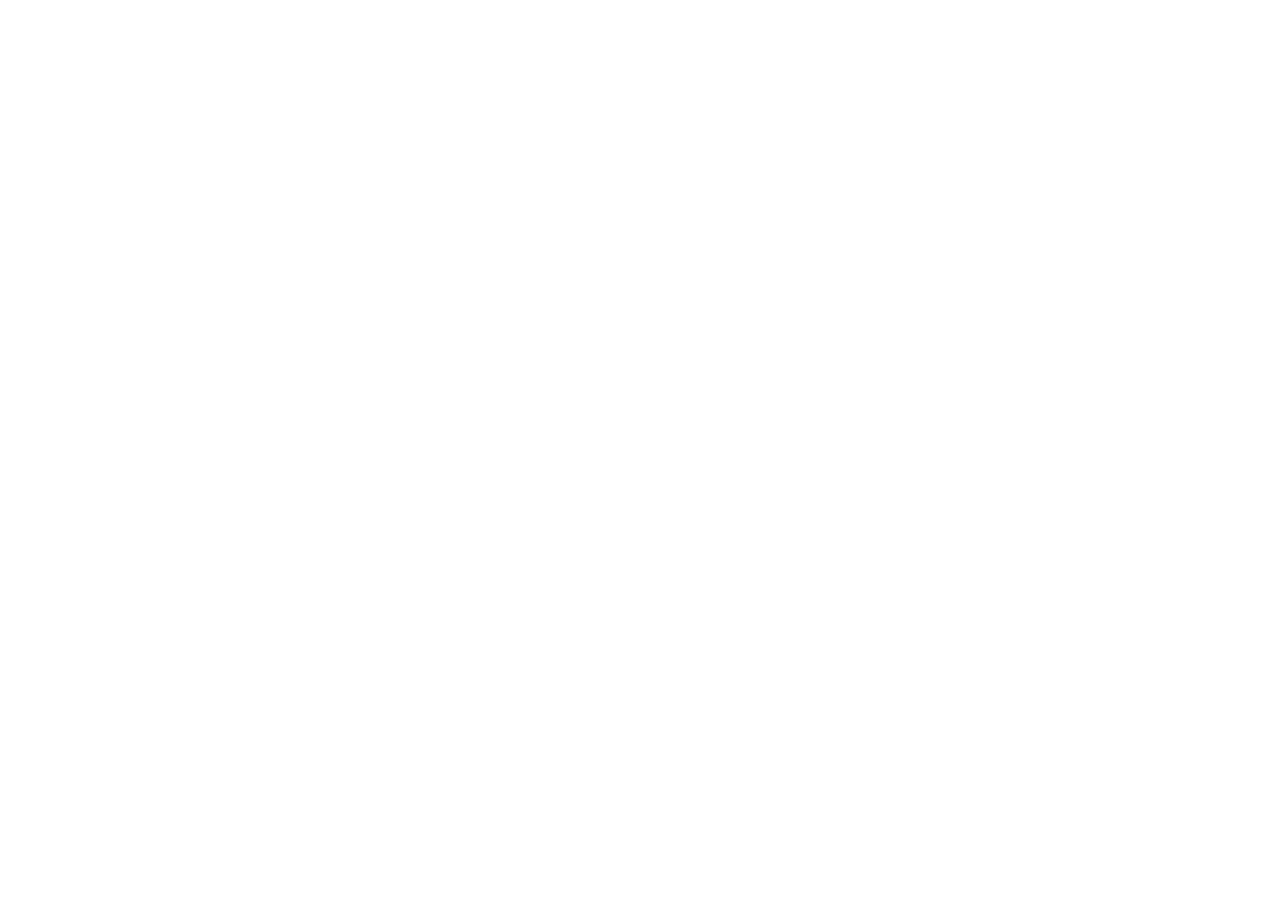
==== index.html @ c038ae46 "remove link" ====
<!DOCTYPE html>
<head>
  <meta charset="utf-8">
  <script src="https://d3js.org/d3.v4.min.js"></script>
  <style>
  body { margin:0;position:fixed;top:0;right:0;bottom:0;left:0; }

.line {
      fill: none;
      stroke: gray;
      stroke-width: 2px;
}

.axislabel {
    font: 12px sans-serif;
}

div.tooltip {
  position: absolute;
  text-align: center;
  width: 60px;
  height: 60px;
  padding: 2px;
  font: 12px sans-serif;
  background: lightsteelblue;
  border: 0px;
  border-radius: 8px;
  /*pointer-events: none;*/
}


  </style>
</head>

<body>

  <script>
    // set the dimensions and margins of the graph
    var margin = {top: 20, right: 20, bottom: 120, left: 70},
    width = 1300 - margin.left - margin.right,
    height = 500 - margin.top - margin.bottom;

    // parse the date / time
    var parseTime = d3.timeParse("%Y-%m-%d");

    //format date data
    var formatTime = d3.timeFormat("%b %d %Y");

// set the ranges
var x = d3.scaleTime().range([0, width]);
var y = d3.scaleLinear().range([height, 0]);

// define the line
var valueline = d3.line()
.x(function(d) { return x(d.latest_major_action_date); })
.y(function(d) { return y(d.cosponsors); });

//set color
var color = d3.scaleOrdinal(d3.schemeCategory10);

// append the svg obgect to the body of the page
// appends a 'group' element to 'svg'
// moves the 'group' element to the top left margin
var svg = d3.select("body").append("svg")
.attr("width", width + margin.left + margin.right)
.attr("height", height + margin.top + margin.bottom)
.append("g")
.attr("transform", "translate(" + margin.left + "," + margin.top + ")");

// Get the data
d3.json("allData.json", function(error, data) {
    if (error) throw error;

    //loop through bills
    data.forEach (function(d) {
      // result.innerText = result.innerText + d.latest_major_action_date + "\n"+ d.cosponsors + "\n";
      //get relevant data points
      //parse into appropriate data formats
      d.introduced_date = parseTime(d.introduced_date);
      d.latest_major_action_date = parseTime(d.latest_major_action_date);
      d.cosponsors = +d.cosponsors;
      d.sponsor_party = d.sponsor_party;
  });

        // Scale the range of the data
        x.domain(d3.extent(data, function(d) { return d.latest_major_action_date; }));
        y.domain([0, d3.max(data, function(d) { return d.cosponsors; })]);



  //test print
  console.log(data[0].cosponsors);

  // Add the valueline path.
  svg.append("path")
      .data([data])
      .attr("class", "line")
      .attr("d", valueline);


var div = d3.select("body").append("div")
    .attr("class", "tooltip")
    .style("opacity", 0);

// Add the scatterplot
  svg.selectAll("dot")
      .data(data)
      .enter().append("circle")
      .attr("r", 5)
      .attr("cx", function(d) { return x(d.latest_major_action_date); })
      .attr("cy", function(d) { return y(d.cosponsors); })
      //change color of dot
      .style("fill", function(d) {
        if(d.sponsor_party == "D") {return "darkblue";}
        else {return "darkred";}
       })
      .on("mouseover", function(d) {
       div.transition()
         .duration(200)
         .style("opacity", .9);
        //content of tooltip
       div.html(formatTime(d.latest_major_action_date) + "<br/>" + d.sponsor_party + " " + d.cosponsors + "<br/><a href=\"" + d.govtrack_url + "\" target=\"_blank\">Link</a>")
         .style("left", (d3.event.pageX) + "px")
         .style("top", (d3.event.pageY - 28) + "px");
       });

  // Add the X Axis
  svg.append("g")
      .attr("class", "axis")
      .attr("transform", "translate(0," + height + ")")
      .call(d3.axisBottom(x)
              .ticks(d3.timeMonth.every(3))
              .tickFormat(d3.timeFormat("%b %Y")))
      .selectAll("text")
        .style("text-anchor", "end")
        .attr("dx", "-.8em")
        .attr("dy", ".15em")
        .attr("transform", "rotate(-65)");

// text label for the x axis
  svg.append("text")
      .attr("class", "axislabel")
      .attr("x", width / 2 )
      .attr("y",  height + margin.top + 70)
      .style("text-anchor", "middle")
      .text("Latest Major Action Date");

  // Add the Y Axis
  svg.append("g")
  .call(d3.axisLeft(y));

// text label for the y axis
svg.append("text")
      .attr("class", "axislabel")
      .attr("transform", "rotate(-90)")
      .attr("y", 0 - margin.left)
      .attr("x",0 - (height / 2))
      .attr("dy", "1em")
      .style("text-anchor", "middle")
      .text("Co-Sponsors");
})
</script>

</body>
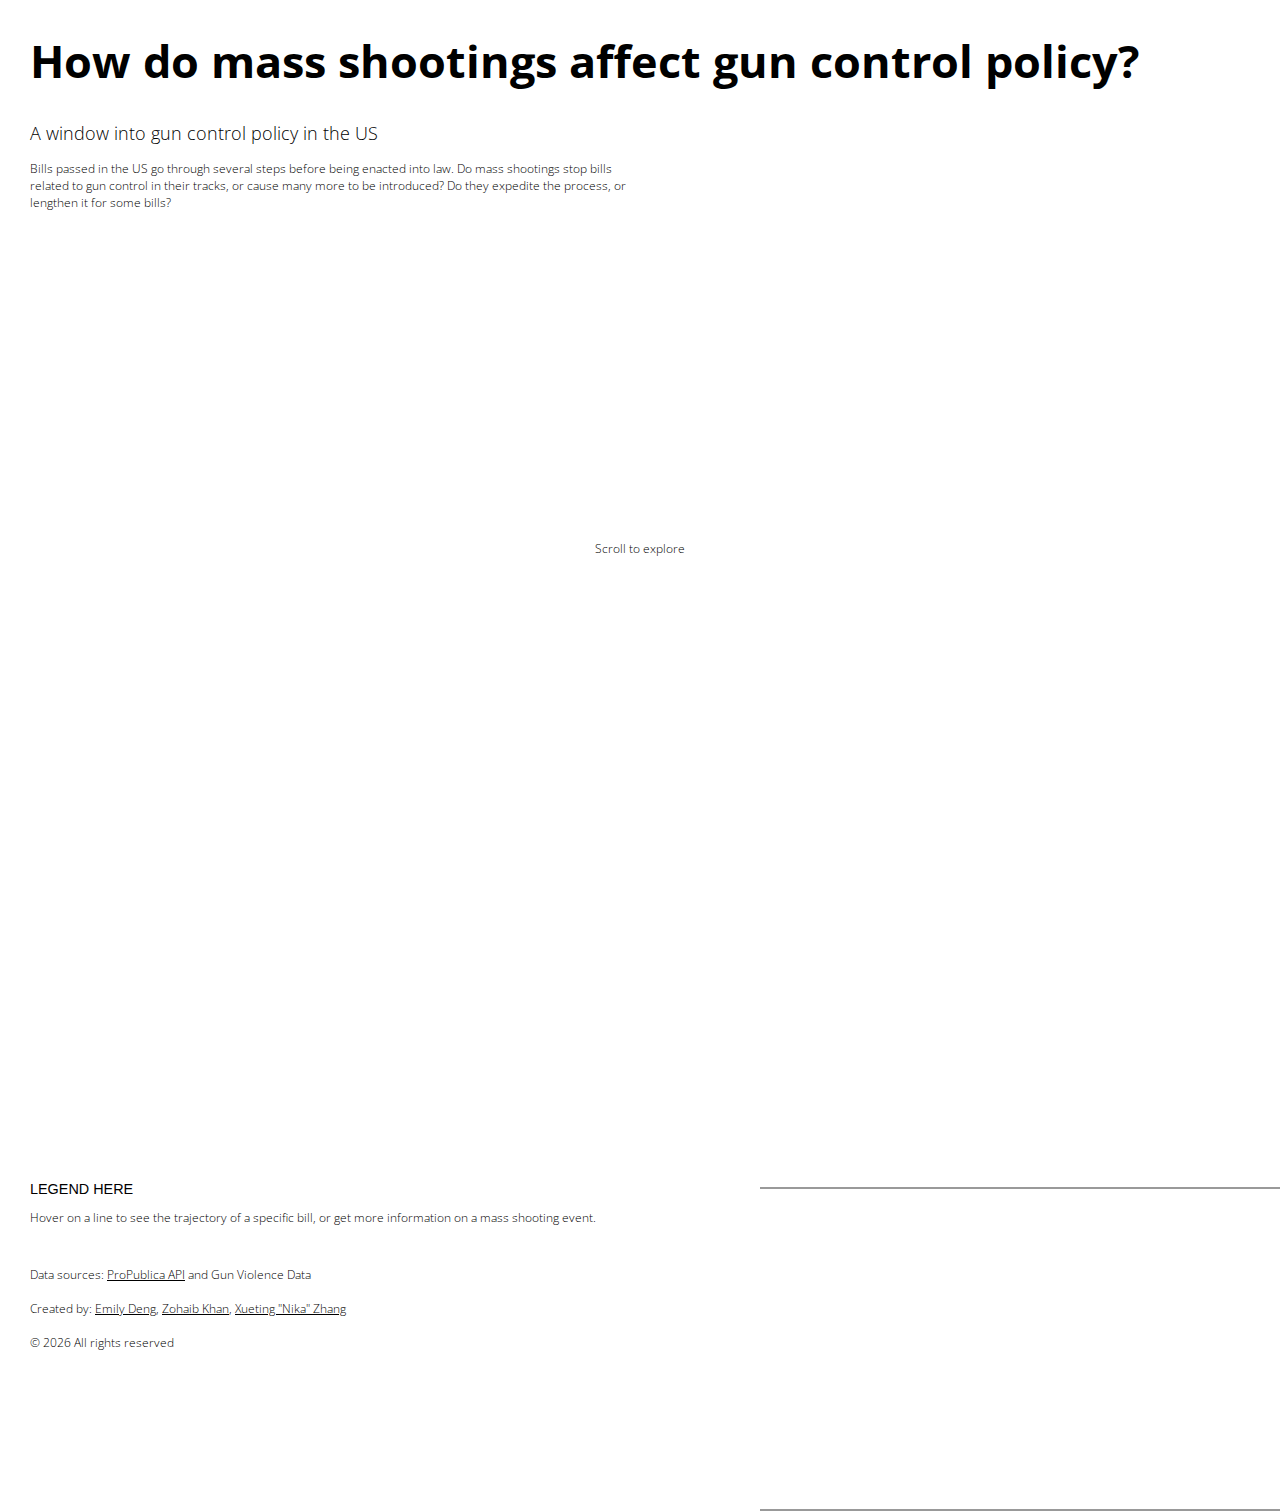
==== commit 372c116b: "Fixed left and right arrow buttons, moved description box to the right, small tooltip tweaks, added " ====
--- a/index.html
+++ b/index.html
@@ -1,164 +1,92 @@
 <!DOCTYPE html>
+
+<html lang="en">
+
 <head>
-  <meta charset="utf-8">
-  <script src="https://d3js.org/d3.v4.min.js"></script>
-  <style>
-  body { margin:0;position:fixed;top:0;right:0;bottom:0;left:0; }
+    <meta charset="utf-8">
+    <title>Gun Control Policy</title>
+    <link rel="stylesheet" href="style.css">
 
-.line {
-      fill: none;
-      stroke: gray;
-      stroke-width: 2px;
-}
-
-.axislabel {
-    font: 12px sans-serif;
-}
-
-div.tooltip {
-  position: absolute;
-  text-align: center;
-  width: 60px;
-  height: 60px;
-  padding: 2px;
-  font: 12px sans-serif;
-  background: lightsteelblue;
-  border: 0px;
-  border-radius: 8px;
-  /*pointer-events: none;*/
-}
-
-
-  </style>
+    <!-- Fonts -->
+    <link href="https://fonts.googleapis.com/css?family=Open+Sans:300,300i,400,400i,600,600i,700,700i,800,800i" rel="stylesheet">
+    <link rel="stylesheet" href="https://use.fontawesome.com/releases/v5.0.10/css/all.css" integrity="sha384-+d0P83n9kaQMCwj8F4RJB66tzIwOKmrdb46+porD/OvrJ+37WqIM7UoBtwHO6Nlg" crossorigin="anonymous">
 </head>
 
 <body>
 
-  <script>
-    // set the dimensions and margins of the graph
-    var margin = {top: 20, right: 20, bottom: 120, left: 70},
-    width = 1300 - margin.left - margin.right,
-    height = 500 - margin.top - margin.bottom;
+    <div id="container">
+      <h1>How do mass shootings affect gun control policy?</h1>
 
-    // parse the date / time
-    var parseTime = d3.timeParse("%Y-%m-%d");
+      <div id="subtitle">
+        <h2>A window into gun control policy in the US</h2>
+        <p> Bills passed in the US go through several steps before being enacted into law. Do mass shootings stop bills related to gun control in their tracks, or cause many more to be introduced? Do they expedite the process, or lengthen it for some bills?
 
-    //format date data
-    var formatTime = d3.timeFormat("%b %d %Y");
+        </p>
+      </div>
 
-// set the ranges
-var x = d3.scaleTime().range([0, width]);
-var y = d3.scaleLinear().range([height, 0]);
+      <div id="arrow">
+        <a href = "#graph" id="a-scroll"><p>Scroll to explore</p>
+        <i class="fas fa-chevron-down fa-5x"></i></a>
+      </div>
 
-// define the line
-var valueline = d3.line()
-.x(function(d) { return x(d.latest_major_action_date); })
-.y(function(d) { return y(d.cosponsors); });
+  </div>
 
-//set color
-var color = d3.scaleOrdinal(d3.schemeCategory10);
+  <section id="graph">
+    <div class="outerwrapper">
 
-// append the svg obgect to the body of the page
-// appends a 'group' element to 'svg'
-// moves the 'group' element to the top left margin
-var svg = d3.select("body").append("svg")
-.attr("width", width + margin.left + margin.right)
-.attr("height", height + margin.top + margin.bottom)
-.append("g")
-.attr("transform", "translate(" + margin.left + "," + margin.top + ")");
+        <div class="timeline">
+            <div class="timeline-header">
+                <h2>
+                    <span class="timeline-heading"></span>
+                </h2>
+                <p class="timeline-standfirst"></p>
+            </div>
+            <div class="tooltip">
+                <p></p>
+            </div>
+        </div>
+        <!-- timeline -->
 
-// Get the data
-d3.json("allData.json", function(error, data) {
-    if (error) throw error;
+        <div class="info-box">
+            <div class="panel"></div>
+        </div>
 
-    //loop through bills
-    data.forEach (function(d) {
-      // result.innerText = result.innerText + d.latest_major_action_date + "\n"+ d.cosponsors + "\n";
-      //get relevant data points
-      //parse into appropriate data formats
-      d.introduced_date = parseTime(d.introduced_date);
-      d.latest_major_action_date = parseTime(d.latest_major_action_date);
-      d.cosponsors = +d.cosponsors;
-      d.sponsor_party = d.sponsor_party;
-  });
+    </div>
+    <!-- outerwrapper -->
+    </section>
 
-        // Scale the range of the data
-        x.domain(d3.extent(data, function(d) { return d.latest_major_action_date; }));
-        y.domain([0, d3.max(data, function(d) { return d.cosponsors; })]);
+<!--
+  <div id ="graph-container">
+    <svg></svg>
+  </div>
+ -->
 
 
 
-  //test print
-  console.log(data[0].cosponsors);
+<section id="bottom">
+  <div id="container">
+    LEGEND HERE
+    <!-- <h2>How are incidents of gun violence, protest numbers, and bills passed in Congress related?</h2> -->
+    <p id="explanation-text">
+       Hover on a line to see the trajectory of a specific bill, or get more information on a mass shooting event.
+    </p>
+    <br>
+    <p>Data sources: <a href="https://projects.propublica.org/api-docs/congress-api/bills/" target="_blank">ProPublica API</a> and Gun Violence Data
+    <br> <br>
+    Created by: <a href="https://emilywdeng.com" target="_blank">Emily Deng</a>, <a href="zohaibkhan.me" target="_blank">Zohaib Khan</a>, <a href="https://xzhang395.github.io/portfolio/" target="_blank">Xueting "Nika" Zhang</a>
+    <br> <br>
+    &copy; <script>document.write(new Date().getFullYear());</script> All rights reserved</p>
+  </div>
+</section>
 
-  // Add the valueline path.
-  svg.append("path")
-      .data([data])
-      .attr("class", "line")
-      .attr("d", valueline);
+<!-- JS Scripts-->
+    <script src="https://code.jquery.com/jquery-3.3.1.min.js" integrity="sha256-FgpCb/KJQlLNfOu91ta32o/NMZxltwRo8QtmkMRdAu8="
+        crossorigin="anonymous"></script>
+    <script src="https://d3js.org/d3.v4.js"></script>
+    <script src="script.js"></script>
+    <!-- jQuery -->
+  <script src="https://ajax.googleapis.com/ajax/libs/jquery/3.3.1/jquery.min.js"> </script>
 
+</body>
 
-var div = d3.select("body").append("div")
-    .attr("class", "tooltip")
-    .style("opacity", 0);
-
-// Add the scatterplot
-  svg.selectAll("dot")
-      .data(data)
-      .enter().append("circle")
-      .attr("r", 5)
-      .attr("cx", function(d) { return x(d.latest_major_action_date); })
-      .attr("cy", function(d) { return y(d.cosponsors); })
-      //change color of dot
-      .style("fill", function(d) {
-        if(d.sponsor_party == "D") {return "darkblue";}
-        else {return "darkred";}
-       })
-      .on("mouseover", function(d) {
-       div.transition()
-         .duration(200)
-         .style("opacity", .9);
-        //content of tooltip
-       div.html(formatTime(d.latest_major_action_date) + "<br/>" + d.sponsor_party + " " + d.cosponsors + "<br/><a href=\"" + d.govtrack_url + "\" target=\"_blank\">Link</a>")
-         .style("left", (d3.event.pageX) + "px")
-         .style("top", (d3.event.pageY - 28) + "px");
-       });
-
-  // Add the X Axis
-  svg.append("g")
-      .attr("class", "axis")
-      .attr("transform", "translate(0," + height + ")")
-      .call(d3.axisBottom(x)
-              .ticks(d3.timeMonth.every(3))
-              .tickFormat(d3.timeFormat("%b %Y")))
-      .selectAll("text")
-        .style("text-anchor", "end")
-        .attr("dx", "-.8em")
-        .attr("dy", ".15em")
-        .attr("transform", "rotate(-65)");
-
-// text label for the x axis
-  svg.append("text")
-      .attr("class", "axislabel")
-      .attr("x", width / 2 )
-      .attr("y",  height + margin.top + 70)
-      .style("text-anchor", "middle")
-      .text("Latest Major Action Date");
-
-  // Add the Y Axis
-  svg.append("g")
-  .call(d3.axisLeft(y));
-
-// text label for the y axis
-svg.append("text")
-      .attr("class", "axislabel")
-      .attr("transform", "rotate(-90)")
-      .attr("y", 0 - margin.left)
-      .attr("x",0 - (height / 2))
-      .attr("dy", "1em")
-      .style("text-anchor", "middle")
-      .text("Co-Sponsors");
-})
-</script>
-
-</body>+</html>
--- a/style.css
+++ b/style.css
@@ -0,0 +1,273 @@
+body {
+    color: #000000;
+    font-family: Verdana,arial,Helvetica,sans-serif;
+    font-size: 90%;
+    margin:10px;
+    top:0;
+    right:0;
+    bottom:0;
+    left:0;
+    background-color: white;
+    overflow: auto;
+}
+
+.outerwrapper {
+	/*display: none;*/
+	width: 630px;
+	position: relative;
+}
+
+.outerwrapper .visually-hidden {
+	width:1px;
+	height:1px;
+	position: absolute !important;
+	clip: rect(1px 1px 1px 1px); /* IE6, IE7 */
+	clip: rect(1px, 1px, 1px, 1px);
+}
+
+
+.outerwrapper .timeline {
+	width: 630px;
+	height: 260px;
+}
+
+.outerwrapper .timeline-header {
+	position: absolute;
+	top: -4px;
+	left: 120px;
+	width: 500px;
+	height: 110px;
+	z-index: 10;
+}
+
+.outerwrapper .timeline-header h2 {
+	font-size: 1.3em;
+	margin: 0 0 1em 0;
+	color: #666;
+}
+
+.outerwrapper .timeline-header h3 {
+	margin: 0 0 0.5em 0;
+	color: #999;
+}
+
+
+.outerwrapper .info-box {
+	position: relative;
+	top: 350px;
+  left: 750px;
+	width: 630px;
+	height: 320px;
+	opacity: 1;
+	border-top: 2px solid #999999;
+	border-bottom: 2px solid #999999;
+	z-index: 10;
+	background: white;
+	overflow: hidden;
+}
+
+.outerwrapper div[class^='event'] {
+	position: relative;
+	float: left;
+	width: 630px;
+	padding: 10px 0;
+
+}
+
+
+.outerwrapper .info-box div[class^='event'] h3 {
+	margin: 0 0 1em 5px;
+	color: #666;
+}
+
+.outerwrapper .info-box div[class^='event'] h4 {
+	margin: 0 0 0 5px;
+	color: #999;
+	font-style: italic;
+}
+
+.outerwrapper .info-box div[class^='event'] p {
+	margin: 0 0 0 5px;
+}
+
+.outerwrapper .info-box div[class^='event'] img {
+	float: right;
+	margin: 0 5px 0 10px;
+	max-width: 300px;
+}
+
+.outerwrapper .info-box div[class^='event'] a:before {
+	content:url(http://www.nature.com/polopoly_fs/7.7008.1350920391!/image/link.jpg);
+}
+
+.outerwrapper .info-box div[class^='event'] .credit {
+	margin: 0.8em 0 0 0;
+}
+
+.outerwrapper .info-box div[class^='event'] .credit a:before {
+	content:none;
+}
+
+.outerwrapper .tooltip
+{
+	display:none;
+	position: absolute;
+	top: 110px;
+	width: 135px;
+	z-index: 999;
+	margin-left: -75px;
+	padding: 10px;
+	background-color: #5E5E5E;
+	text-align:center;
+	opacity: 0;
+	-webkit-transition: opacity 0.3s ease;
+	-moz-transition: opacity 0.3s ease;
+	-o-transition: opacity 0.3s ease;
+	-ms-transition: opacity 0.3s ease;
+	transition: opacity 0.3s ease;
+}
+
+.outerwrapper .tooltip:after
+{
+	content: "";
+	position:absolute;
+	z-index: 1000;
+	bottom: -8px;
+	left: 50%;
+	margin-left: -12px;
+	border-top: 10px solid #5E5E5E;
+	border-left: 10px solid transparent;
+	border-right: 10px solid transparent;
+	border-bottom: 0;
+}
+
+.outerwrapper .tooltip p {
+	margin: 0;
+	color: #FFF;
+}
+
+/* SVG
+----------------------------------*/
+
+.outerwrapper svg text {
+	font: 13px sans-serif;
+}
+
+.outerwrapper svg .axis text, .outerwrapper svg .year-axis text {
+	font: 11px sans-serif;
+}
+
+.outerwrapper svg .axis path, .outerwrapper svg .year-axis path {
+	fill: none;
+	stroke: none;
+}
+
+.outerwrapper svg .axis line {
+	fill: none;
+	stroke: #999999;
+	shape-rendering: crispEdges;
+}
+
+.outerwrapper svg .year-axis line {
+	stroke: none;
+}
+
+.line {
+	fill: none;
+	stroke: lightgrey;
+	stroke-width: 2px;
+  }
+
+.outerwrapper svg .locations {
+	fill: #ffd4d4;
+	cursor: pointer;
+	-webkit-transition: all 0.2s ease;
+	-moz-transition: all 0.2s ease;
+	-o-transition: all 0.2s ease;
+	-ms-transition: all 0.2s ease;
+	transition: all 0.2s ease;
+}
+
+.outerwrapper svg .locations:hover {
+	fill: #EE8361;
+}
+
+.outerwrapper svg .selected {
+	fill: #E85338;
+}
+
+div.tooltip {
+  position: absolute;
+  text-align: left;
+  width: 100px;
+  height: 100px;
+  padding: 5px;
+  padding-left: 10px;
+  font-family: 'Open Sans', sans-serif;
+  font-size: 12px;
+  background: lightsteelblue;
+  border: 0px;
+  /*border-radius: 8px*/
+  ;
+  /* opacity: 0;
+  -webkit-transition: opacity 0.3s ease;
+  -moz-transition: opacity 0.3s ease;
+  -o-transition: opacity 0.3s ease;
+  -ms-transition: opacity 0.3s ease;
+  transition: opacity 0.3s ease; */
+}
+
+/*.axislabel {
+    font-family: 'Open Sans', sans-serif;
+    font-size: 16px;
+    stroke: none;}*/
+
+
+/* PAGE STYLE */
+
+
+#container {
+  margin: 20px;
+}
+
+#subtitle {
+  width: 50%;
+}
+
+#arrow {
+    padding-top: 25%;
+    margin: auto;
+    width: 50%;
+    text-align: center
+}
+
+#graph-container {
+    margin: auto;
+    width: 1200px; /*width of svg*/
+}
+
+a {
+    color: black;
+}
+
+#a-scroll {
+  color: black;
+  text-decoration: none;
+}
+
+h1 {
+    font-family: 'Open Sans', sans-serif;
+    font-size: 45px;
+}
+
+h2 {
+    font-family: 'Open Sans', sans-serif;
+    font-size: 18px;
+    font-weight: 300;
+}
+
+p {
+    font-family: 'Open Sans', sans-serif;
+    font-size: 12px;
+    font-weight: 300;
+}
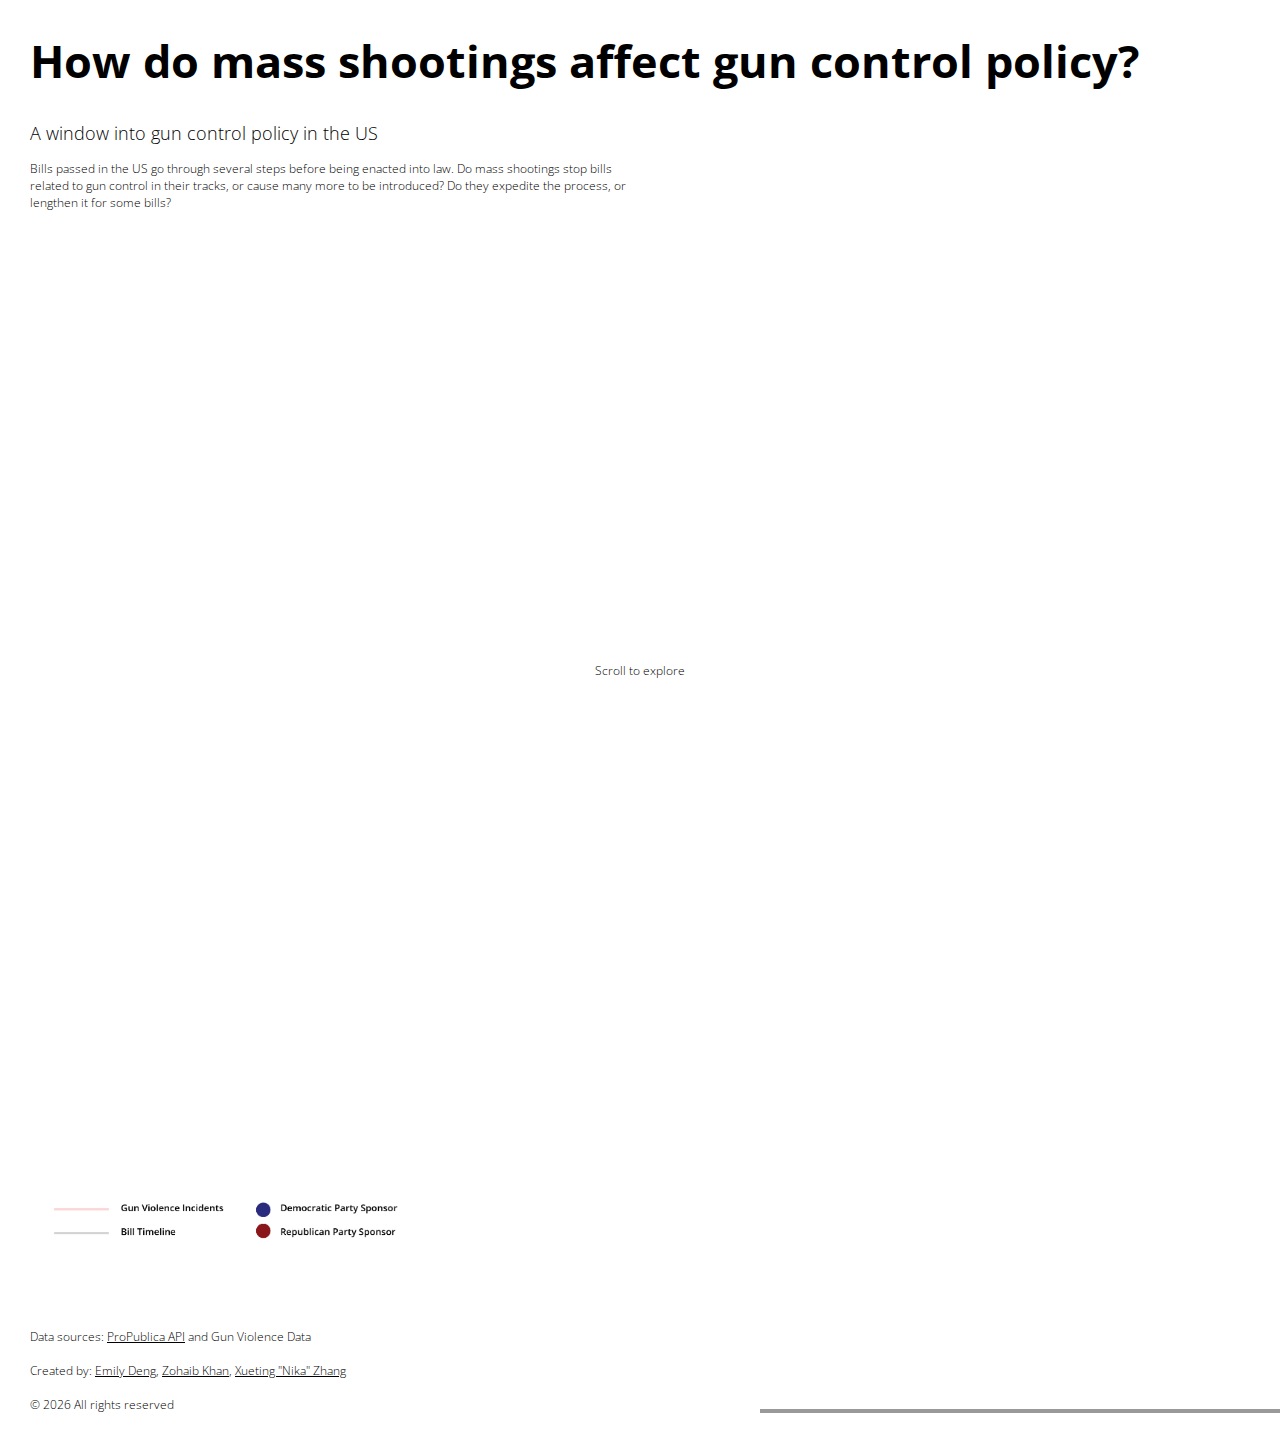
==== commit f2ac9bf5: "update" ====
--- a/index.html
+++ b/index.html
@@ -37,7 +37,9 @@
         <div class="timeline">
             <div class="timeline-header">
                 <h2>
-                    <span class="timeline-heading"></span>
+                    <span class="timeline-heading"> 
+                      
+                     </span>
                 </h2>
                 <p class="timeline-standfirst"></p>
             </div>
@@ -65,11 +67,9 @@
 
 <section id="bottom">
   <div id="container">
-    LEGEND HERE
+    <img class="legend" src="legend.png" alt="legend" height="80" width="auto">
     <!-- <h2>How are incidents of gun violence, protest numbers, and bills passed in Congress related?</h2> -->
-    <p id="explanation-text">
-       Hover on a line to see the trajectory of a specific bill, or get more information on a mass shooting event.
-    </p>
+
     <br>
     <p>Data sources: <a href="https://projects.propublica.org/api-docs/congress-api/bills/" target="_blank">ProPublica API</a> and Gun Violence Data
     <br> <br>
--- a/style.css
+++ b/style.css
@@ -25,6 +25,12 @@
 	clip: rect(1px, 1px, 1px, 1px);
 }
 
+.chart{
+	margin: 20px;
+}
+.timeline-header{
+	margin: 20px;
+}
 
 .outerwrapper .timeline {
 	width: 630px;
@@ -54,10 +60,10 @@
 
 .outerwrapper .info-box {
 	position: relative;
-	top: 350px;
+	top: 450px;
   left: 750px;
 	width: 630px;
-	height: 320px;
+	height: auto;
 	opacity: 1;
 	border-top: 2px solid #999999;
 	border-bottom: 2px solid #999999;
@@ -164,7 +170,7 @@
 
 .outerwrapper svg .axis line {
 	fill: none;
-	stroke: #999999;
+	stroke: none;
 	shape-rendering: crispEdges;
 }
 
@@ -205,7 +211,8 @@
   padding-left: 10px;
   font-family: 'Open Sans', sans-serif;
   font-size: 12px;
-  background: lightsteelblue;
+  background-color: #5E5E5E;
+  color: #FFF;
   border: 0px;
   /*border-radius: 8px*/
   ;
@@ -235,7 +242,7 @@
 }
 
 #arrow {
-    padding-top: 25%;
+    padding-top: 35%;
     margin: auto;
     width: 50%;
     text-align: center
@@ -271,3 +278,8 @@
     font-size: 12px;
     font-weight: 300;
 }
+
+.legend{
+	margin-top: 200px;
+	margin-bottom: 50px;
+}